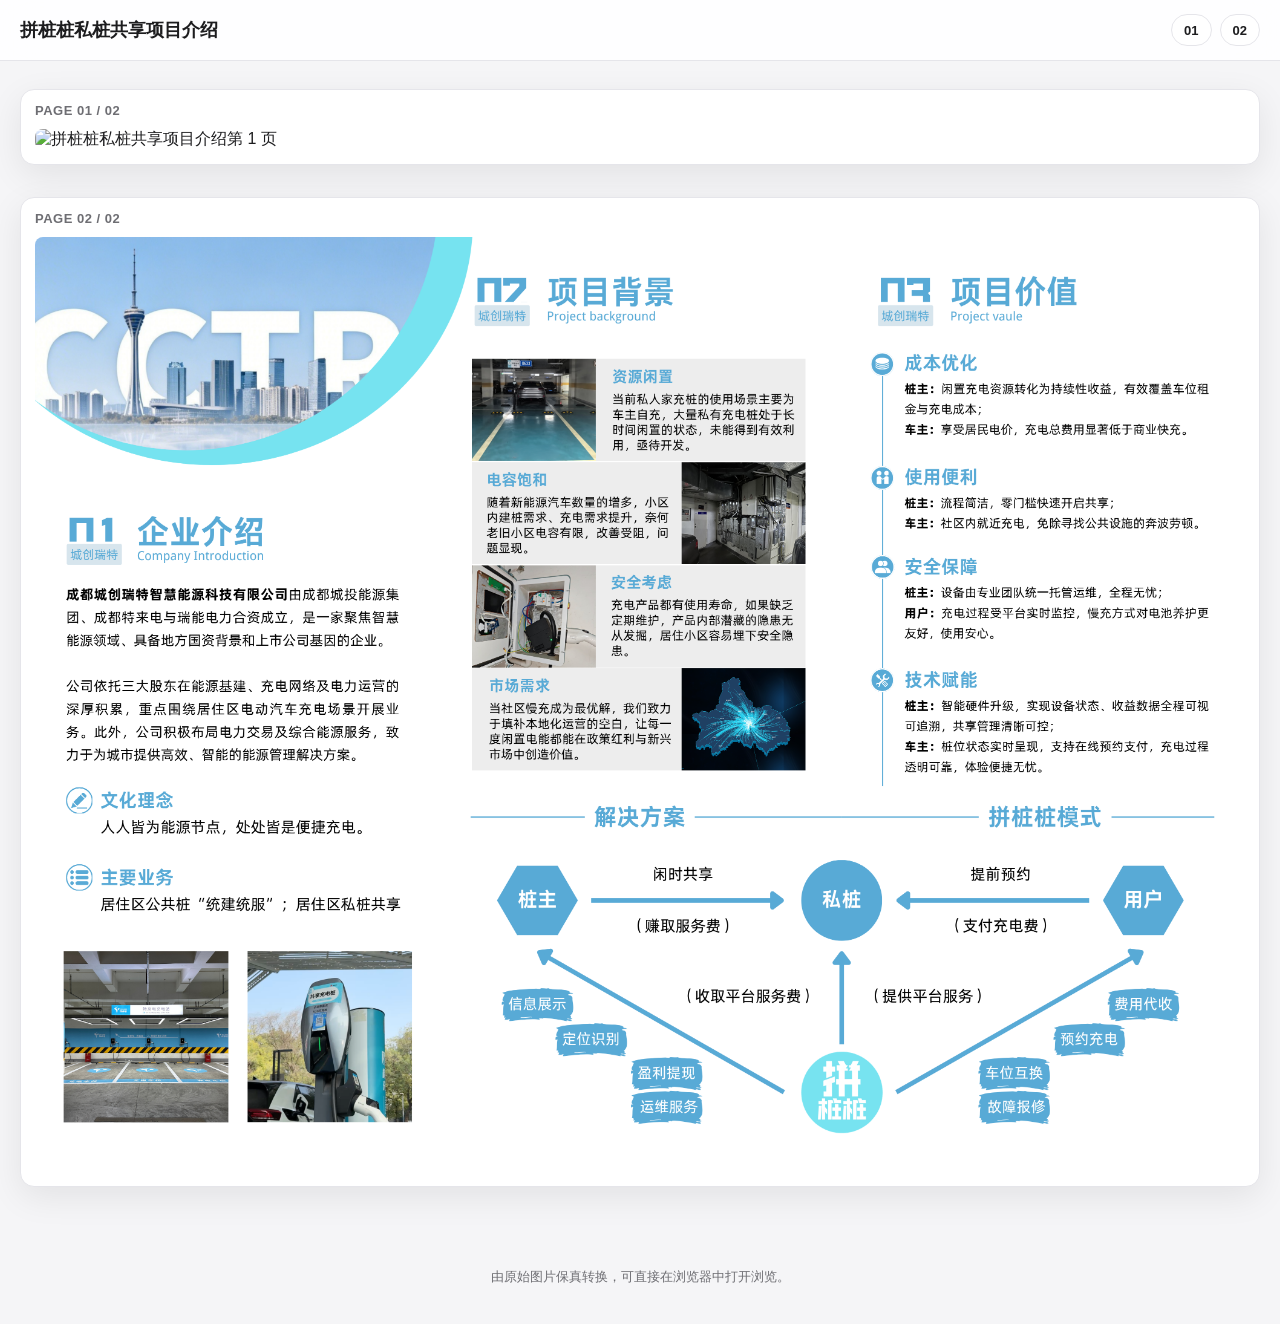
==== index.html @ 35f94814 "Add files via upload" ====
<!DOCTYPE html>
<html lang="zh-CN">
<head>
  <meta charset="UTF-8">
  <meta name="viewport" content="width=device-width, initial-scale=1.0">
  <title>拼桩桩私桩共享项目介绍</title>
  <style>
    :root {
      --bg: #f5f5f7;
      --panel: #ffffff;
      --text: #1d1d1f;
      --muted: #6e6e73;
      --line: #e5e5ea;
      --brand: #58b3df;
    }

    * {
      box-sizing: border-box;
    }

    html {
      scroll-behavior: smooth;
    }

    body {
      margin: 0;
      background: var(--bg);
      color: var(--text);
      font-family: -apple-system, BlinkMacSystemFont, "Segoe UI", "PingFang SC", "Microsoft YaHei", Arial, sans-serif;
    }

    header {
      position: sticky;
      top: 0;
      z-index: 10;
      background: rgba(255, 255, 255, 0.9);
      border-bottom: 1px solid var(--line);
      backdrop-filter: blur(18px);
    }

    .header-inner {
      max-width: 1280px;
      margin: 0 auto;
      padding: 14px 20px;
      display: flex;
      align-items: center;
      justify-content: space-between;
      gap: 18px;
    }

    h1 {
      margin: 0;
      font-size: 18px;
      line-height: 1.35;
      font-weight: 800;
    }

    nav {
      display: flex;
      gap: 8px;
      flex-wrap: wrap;
      justify-content: flex-end;
    }

    nav a {
      display: inline-flex;
      align-items: center;
      justify-content: center;
      min-width: 38px;
      height: 32px;
      padding: 0 12px;
      border: 1px solid var(--line);
      border-radius: 999px;
      color: var(--text);
      background: #fff;
      font-size: 13px;
      font-weight: 800;
      text-decoration: none;
    }

    nav a:hover {
      border-color: var(--brand);
      color: var(--brand);
    }

    main {
      max-width: 1280px;
      margin: 0 auto;
      padding: 28px 20px 48px;
    }

    .page {
      margin: 0 0 32px;
      padding: 14px;
      background: var(--panel);
      border: 1px solid var(--line);
      border-radius: 14px;
      box-shadow: 0 10px 34px rgba(0, 0, 0, 0.08);
    }

    .page-label {
      margin: 0 0 12px;
      color: var(--muted);
      font-size: 13px;
      line-height: 1;
      font-weight: 800;
      letter-spacing: 0.5px;
    }

    .page img {
      display: block;
      width: 100%;
      height: auto;
      border-radius: 8px;
      background: #fff;
    }

    footer {
      padding: 0 20px 36px;
      color: var(--muted);
      text-align: center;
      font-size: 13px;
      line-height: 1.6;
    }

    @media (max-width: 720px) {
      .header-inner {
        align-items: flex-start;
        flex-direction: column;
      }

      main {
        padding: 18px 10px 32px;
      }

      .page {
        margin-bottom: 18px;
        padding: 8px;
        border-radius: 10px;
      }
    }

    @media print {
      header,
      footer,
      .page-label {
        display: none;
      }

      body,
      main,
      .page {
        margin: 0;
        padding: 0;
        background: #fff;
        border: 0;
        box-shadow: none;
      }

      .page {
        page-break-after: always;
      }
    }
  </style>
</head>
<body>
  <header>
    <div class="header-inner">
      <h1>拼桩桩私桩共享项目介绍</h1>
      <nav aria-label="页面导航">
        <a href="#page-1">01</a>
        <a href="#page-2">02</a>
      </nav>
    </div>
  </header>

  <main>
    <section class="page" id="page-1">
      <p class="page-label">PAGE 01 / 02</p>
      <img src="assets/page-1.png" alt="拼桩桩私桩共享项目介绍第 1 页">
    </section>

    <section class="page" id="page-2">
      <p class="page-label">PAGE 02 / 02</p>
      <img src="assets/page-2.png" alt="拼桩桩私桩共享项目介绍第 2 页" loading="lazy">
    </section>
  </main>

  <footer>由原始图片保真转换，可直接在浏览器中打开浏览。</footer>
</body>
</html>
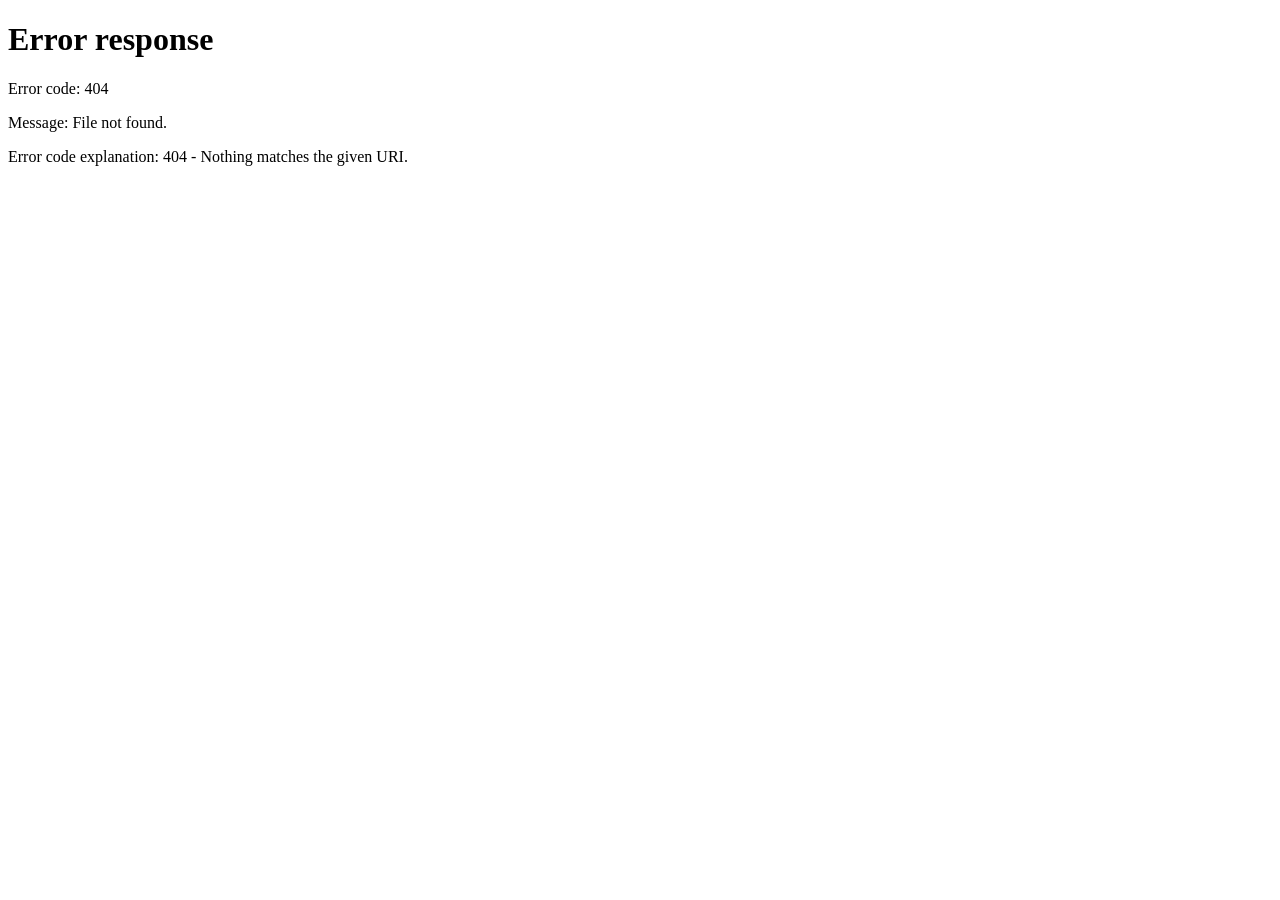
==== commit 4993a90b: "Add files via upload" ====
--- a/index.html
+++ b/index.html
@@ -1,191 +1,13 @@
-<!DOCTYPE html>
+<!doctype html>
 <html lang="zh-CN">
-<head>
-  <meta charset="UTF-8">
-  <meta name="viewport" content="width=device-width, initial-scale=1.0">
-  <title>拼桩桩私桩共享项目介绍</title>
-  <style>
-    :root {
-      --bg: #f5f5f7;
-      --panel: #ffffff;
-      --text: #1d1d1f;
-      --muted: #6e6e73;
-      --line: #e5e5ea;
-      --brand: #58b3df;
-    }
-
-    * {
-      box-sizing: border-box;
-    }
-
-    html {
-      scroll-behavior: smooth;
-    }
-
-    body {
-      margin: 0;
-      background: var(--bg);
-      color: var(--text);
-      font-family: -apple-system, BlinkMacSystemFont, "Segoe UI", "PingFang SC", "Microsoft YaHei", Arial, sans-serif;
-    }
-
-    header {
-      position: sticky;
-      top: 0;
-      z-index: 10;
-      background: rgba(255, 255, 255, 0.9);
-      border-bottom: 1px solid var(--line);
-      backdrop-filter: blur(18px);
-    }
-
-    .header-inner {
-      max-width: 1280px;
-      margin: 0 auto;
-      padding: 14px 20px;
-      display: flex;
-      align-items: center;
-      justify-content: space-between;
-      gap: 18px;
-    }
-
-    h1 {
-      margin: 0;
-      font-size: 18px;
-      line-height: 1.35;
-      font-weight: 800;
-    }
-
-    nav {
-      display: flex;
-      gap: 8px;
-      flex-wrap: wrap;
-      justify-content: flex-end;
-    }
-
-    nav a {
-      display: inline-flex;
-      align-items: center;
-      justify-content: center;
-      min-width: 38px;
-      height: 32px;
-      padding: 0 12px;
-      border: 1px solid var(--line);
-      border-radius: 999px;
-      color: var(--text);
-      background: #fff;
-      font-size: 13px;
-      font-weight: 800;
-      text-decoration: none;
-    }
-
-    nav a:hover {
-      border-color: var(--brand);
-      color: var(--brand);
-    }
-
-    main {
-      max-width: 1280px;
-      margin: 0 auto;
-      padding: 28px 20px 48px;
-    }
-
-    .page {
-      margin: 0 0 32px;
-      padding: 14px;
-      background: var(--panel);
-      border: 1px solid var(--line);
-      border-radius: 14px;
-      box-shadow: 0 10px 34px rgba(0, 0, 0, 0.08);
-    }
-
-    .page-label {
-      margin: 0 0 12px;
-      color: var(--muted);
-      font-size: 13px;
-      line-height: 1;
-      font-weight: 800;
-      letter-spacing: 0.5px;
-    }
-
-    .page img {
-      display: block;
-      width: 100%;
-      height: auto;
-      border-radius: 8px;
-      background: #fff;
-    }
-
-    footer {
-      padding: 0 20px 36px;
-      color: var(--muted);
-      text-align: center;
-      font-size: 13px;
-      line-height: 1.6;
-    }
-
-    @media (max-width: 720px) {
-      .header-inner {
-        align-items: flex-start;
-        flex-direction: column;
-      }
-
-      main {
-        padding: 18px 10px 32px;
-      }
-
-      .page {
-        margin-bottom: 18px;
-        padding: 8px;
-        border-radius: 10px;
-      }
-    }
-
-    @media print {
-      header,
-      footer,
-      .page-label {
-        display: none;
-      }
-
-      body,
-      main,
-      .page {
-        margin: 0;
-        padding: 0;
-        background: #fff;
-        border: 0;
-        box-shadow: none;
-      }
-
-      .page {
-        page-break-after: always;
-      }
-    }
-  </style>
-</head>
-<body>
-  <header>
-    <div class="header-inner">
-      <h1>拼桩桩私桩共享项目介绍</h1>
-      <nav aria-label="页面导航">
-        <a href="#page-1">01</a>
-        <a href="#page-2">02</a>
-      </nav>
-    </div>
-  </header>
-
-  <main>
-    <section class="page" id="page-1">
-      <p class="page-label">PAGE 01 / 02</p>
-      <img src="assets/page-1.png" alt="拼桩桩私桩共享项目介绍第 1 页">
-    </section>
-
-    <section class="page" id="page-2">
-      <p class="page-label">PAGE 02 / 02</p>
-      <img src="assets/page-2.png" alt="拼桩桩私桩共享项目介绍第 2 页" loading="lazy">
-    </section>
-  </main>
-
-  <footer>由原始图片保真转换，可直接在浏览器中打开浏览。</footer>
-</body>
+  <head>
+    <meta charset="UTF-8" />
+    <meta http-equiv="refresh" content="0; url=product-introduction.html" />
+    <meta name="viewport" content="width=device-width, initial-scale=1" />
+    <title>正在进入产品介绍</title>
+    <script>location.replace("product-introduction.html");</script>
+  </head>
+  <body>
+    <p>正在进入产品介绍页面：<a href="product-introduction.html">点击打开</a></p>
+  </body>
 </html>
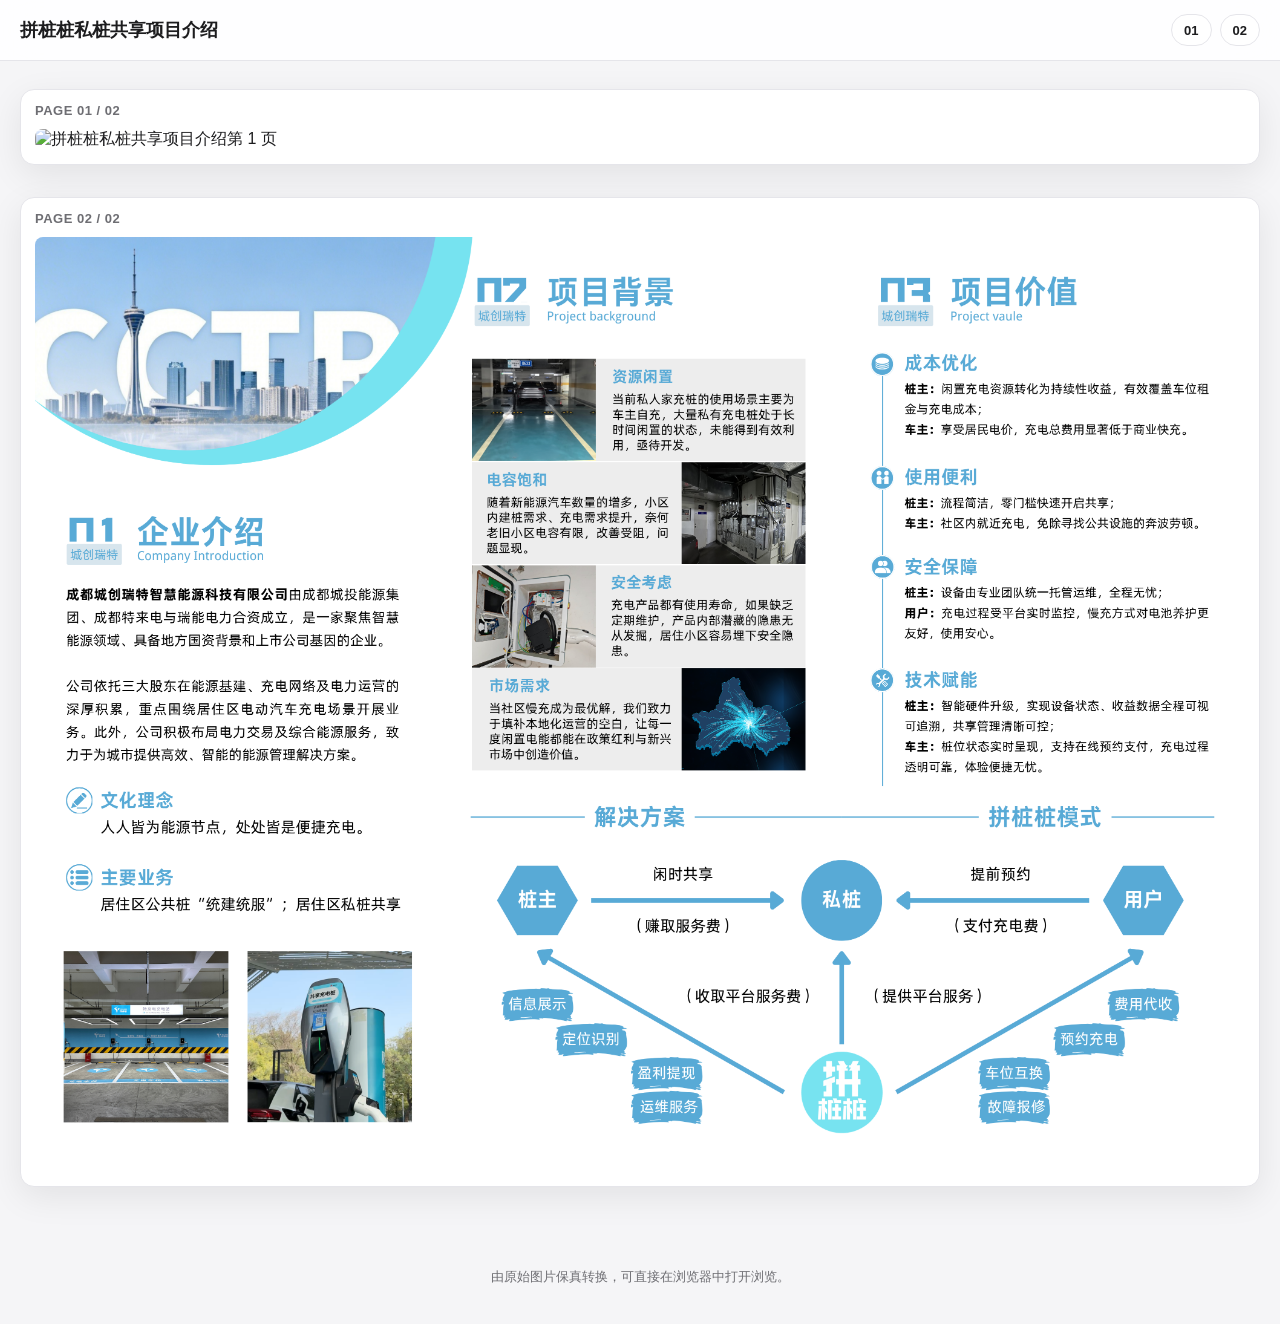
==== commit 8096a380: "Add files via upload" ====
--- a/index.html
+++ b/index.html
@@ -1,13 +1,191 @@
-<!doctype html>
+<!DOCTYPE html>
 <html lang="zh-CN">
-  <head>
-    <meta charset="UTF-8" />
-    <meta http-equiv="refresh" content="0; url=product-introduction.html" />
-    <meta name="viewport" content="width=device-width, initial-scale=1" />
-    <title>正在进入产品介绍</title>
-    <script>location.replace("product-introduction.html");</script>
-  </head>
-  <body>
-    <p>正在进入产品介绍页面：<a href="product-introduction.html">点击打开</a></p>
-  </body>
+<head>
+  <meta charset="UTF-8">
+  <meta name="viewport" content="width=device-width, initial-scale=1.0">
+  <title>拼桩桩私桩共享项目介绍</title>
+  <style>
+    :root {
+      --bg: #f5f5f7;
+      --panel: #ffffff;
+      --text: #1d1d1f;
+      --muted: #6e6e73;
+      --line: #e5e5ea;
+      --brand: #58b3df;
+    }
+
+    * {
+      box-sizing: border-box;
+    }
+
+    html {
+      scroll-behavior: smooth;
+    }
+
+    body {
+      margin: 0;
+      background: var(--bg);
+      color: var(--text);
+      font-family: -apple-system, BlinkMacSystemFont, "Segoe UI", "PingFang SC", "Microsoft YaHei", Arial, sans-serif;
+    }
+
+    header {
+      position: sticky;
+      top: 0;
+      z-index: 10;
+      background: rgba(255, 255, 255, 0.9);
+      border-bottom: 1px solid var(--line);
+      backdrop-filter: blur(18px);
+    }
+
+    .header-inner {
+      max-width: 1280px;
+      margin: 0 auto;
+      padding: 14px 20px;
+      display: flex;
+      align-items: center;
+      justify-content: space-between;
+      gap: 18px;
+    }
+
+    h1 {
+      margin: 0;
+      font-size: 18px;
+      line-height: 1.35;
+      font-weight: 800;
+    }
+
+    nav {
+      display: flex;
+      gap: 8px;
+      flex-wrap: wrap;
+      justify-content: flex-end;
+    }
+
+    nav a {
+      display: inline-flex;
+      align-items: center;
+      justify-content: center;
+      min-width: 38px;
+      height: 32px;
+      padding: 0 12px;
+      border: 1px solid var(--line);
+      border-radius: 999px;
+      color: var(--text);
+      background: #fff;
+      font-size: 13px;
+      font-weight: 800;
+      text-decoration: none;
+    }
+
+    nav a:hover {
+      border-color: var(--brand);
+      color: var(--brand);
+    }
+
+    main {
+      max-width: 1280px;
+      margin: 0 auto;
+      padding: 28px 20px 48px;
+    }
+
+    .page {
+      margin: 0 0 32px;
+      padding: 14px;
+      background: var(--panel);
+      border: 1px solid var(--line);
+      border-radius: 14px;
+      box-shadow: 0 10px 34px rgba(0, 0, 0, 0.08);
+    }
+
+    .page-label {
+      margin: 0 0 12px;
+      color: var(--muted);
+      font-size: 13px;
+      line-height: 1;
+      font-weight: 800;
+      letter-spacing: 0.5px;
+    }
+
+    .page img {
+      display: block;
+      width: 100%;
+      height: auto;
+      border-radius: 8px;
+      background: #fff;
+    }
+
+    footer {
+      padding: 0 20px 36px;
+      color: var(--muted);
+      text-align: center;
+      font-size: 13px;
+      line-height: 1.6;
+    }
+
+    @media (max-width: 720px) {
+      .header-inner {
+        align-items: flex-start;
+        flex-direction: column;
+      }
+
+      main {
+        padding: 18px 10px 32px;
+      }
+
+      .page {
+        margin-bottom: 18px;
+        padding: 8px;
+        border-radius: 10px;
+      }
+    }
+
+    @media print {
+      header,
+      footer,
+      .page-label {
+        display: none;
+      }
+
+      body,
+      main,
+      .page {
+        margin: 0;
+        padding: 0;
+        background: #fff;
+        border: 0;
+        box-shadow: none;
+      }
+
+      .page {
+        page-break-after: always;
+      }
+    }
+  </style>
+</head>
+<body>
+  <header>
+    <div class="header-inner">
+      <h1>拼桩桩私桩共享项目介绍</h1>
+      <nav aria-label="页面导航">
+        <a href="#page-1">01</a>
+        <a href="#page-2">02</a>
+      </nav>
+    </div>
+  </header>
+
+  <main>
+    <section class="page" id="page-1">
+      <p class="page-label">PAGE 01 / 02</p>
+      <img src="assets/page-1.png" alt="拼桩桩私桩共享项目介绍第 1 页">
+    </section>
+
+    <section class="page" id="page-2">
+      <p class="page-label">PAGE 02 / 02</p>
+      <img src="assets/page-2.png" alt="拼桩桩私桩共享项目介绍第 2 页" loading="lazy">
+    </section>
+  </main>
+
+  <footer>由原始图片保真转换，可直接在浏览器中打开浏览。</footer>
+</body>
 </html>
